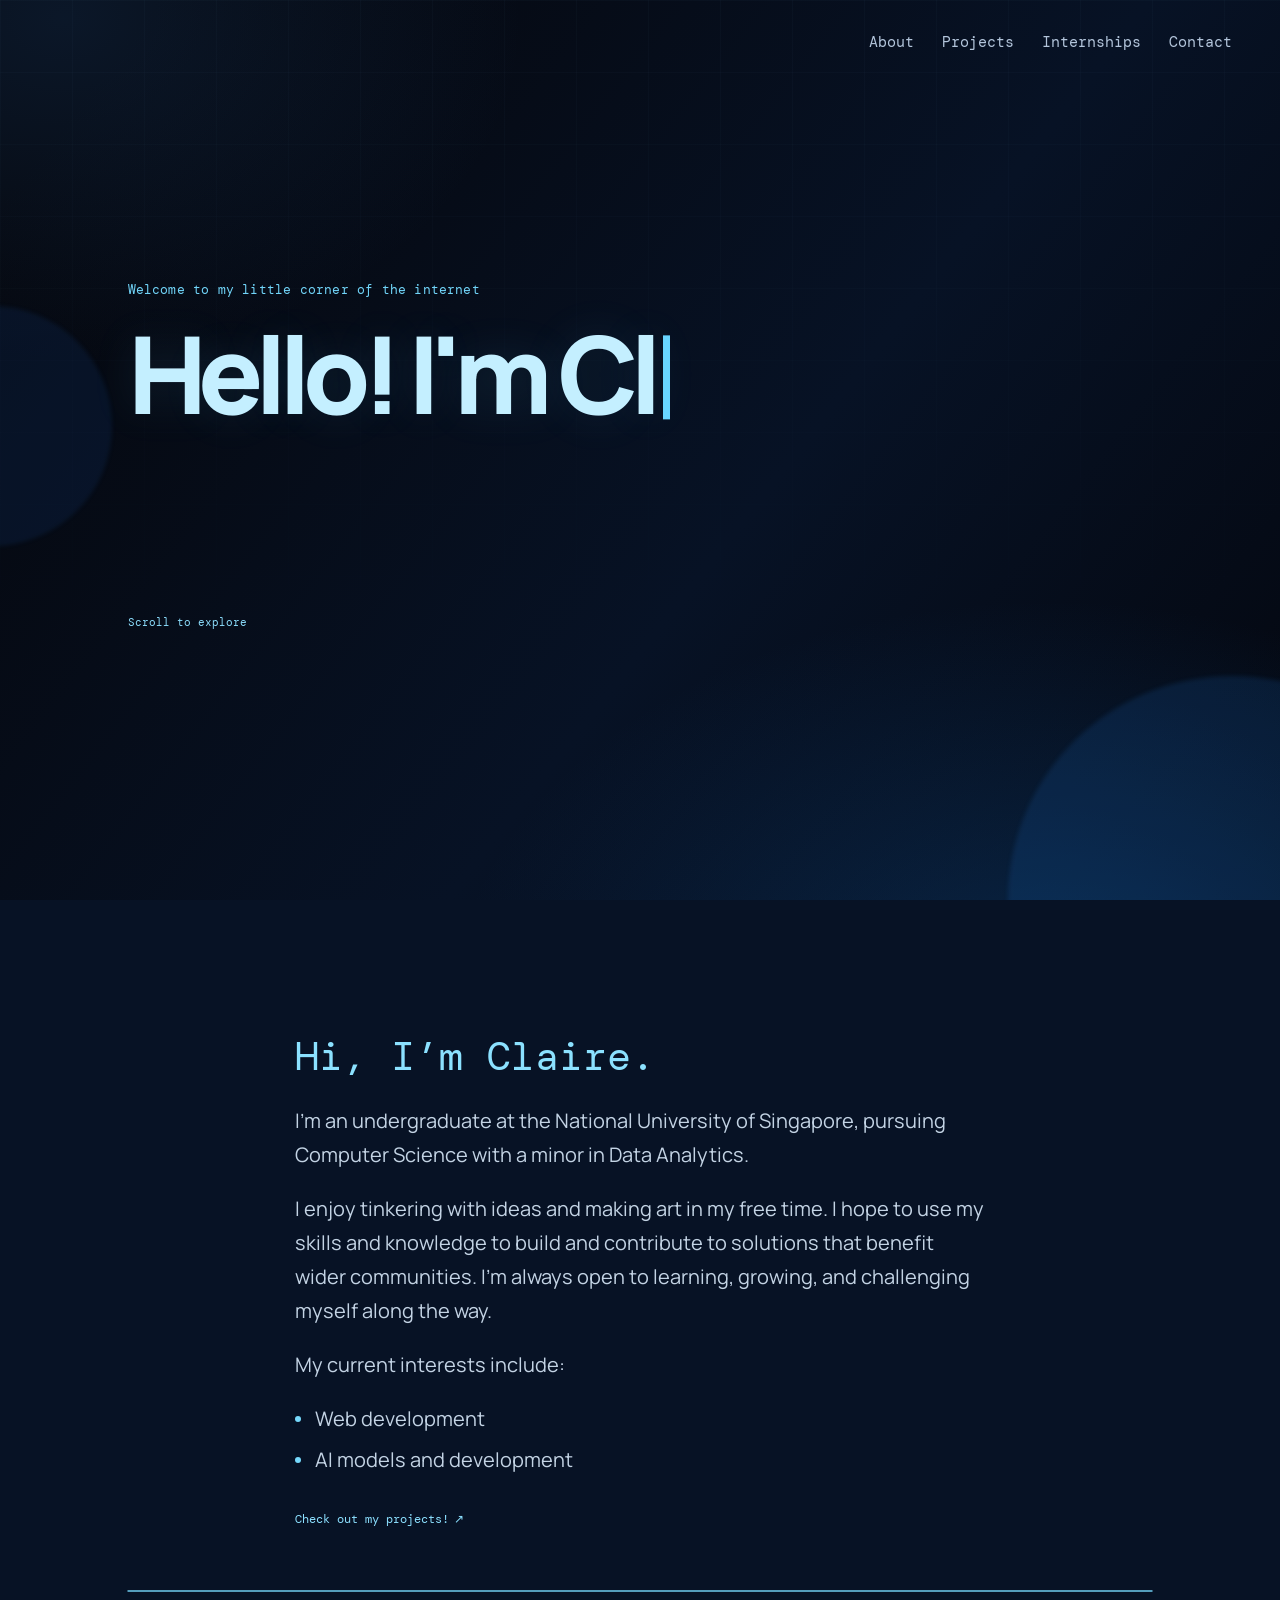
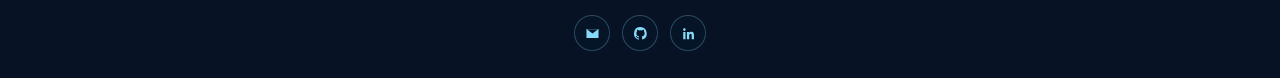
==== landing/index.html @ 597323cf "Set up portfolio website" ====
<!doctype html>
<html lang="en">
  <head>
    <meta charset="UTF-8" />
    <meta name="viewport" content="width=device-width, initial-scale=1.0" />
    <meta name="description" content="Claire's portfolio" />
    <title>Claire Phay</title>
    <link rel="preconnect" href="https://fonts.googleapis.com" />
    <link rel="preconnect" href="https://fonts.gstatic.com" crossorigin />
    <link href="https://fonts.googleapis.com/css2?family=DM+Mono:wght@400;500&family=Manrope:wght@400;500;600;700;800&display=swap" rel="stylesheet" />
    <link rel="stylesheet" href="styles.css" />
  </head>
  <body>
    <main class="hero">
      <div class="grid" aria-hidden="true"></div>
      <div class="orb orb-one" aria-hidden="true"></div>
      <div class="orb orb-two" aria-hidden="true"></div>

      <nav class="nav" aria-label="Main navigation">
        <div class="nav-links">
          <a href="#about"> About</a>
          <a href="../projects/projects.html"> Projects</a>
          <a href="../internships/internships.html"> Internships</a>
          <a href="../contact/contact.html">Contact</a>
        </div>
      </nav>

      <section class="content" id="home">
        <p class="eyebrow">Welcome to my little corner of the internet</p>
        <h1 aria-label="Hello! I'm Claire"><span id="typed-text"></span><span class="cursor" aria-hidden="true"></span></h1>
        <p class="intro" id="intro">Undergraduate at National Unviersity of Singapore studying Computer Science</p>
        <a class="scroll-cue" href="#about">Scroll to explore </a>
      </section>

    </main>

    <section class="about-page" id="about">
      <div class="about-content">
        <div class="about-copy">
          <p class="about-greeting">Hi, I’m Claire.</p>
          <p>I’m an undergraduate at the National University of Singapore, pursuing Computer Science with a minor in Data Analytics.</p>
          <p>I enjoy tinkering with ideas and making art in my free time. I hope to use my skills and knowledge to build and contribute to solutions that benefit wider communities. I’m always open to learning, growing, and challenging myself along the way.</p>
          <p>My current interests include: </p>
          <ul class="about-highlights">
            <li>Web development</li>
            <li>AI models and development</li>
          </ul>
          <a class="about-contact" href="../projects/projects.html">Check out my projects!<span aria-hidden="true">↗</span></a>
        </div>
      </div>

       <footer class="social-footer" aria-label="Social links">
        <a href="mailto:clairephay@gmail.com" aria-label="Emai" title="Email">
          <svg viewBox="0 0 24 24" aria-hidden="true"><path d="M3.5 5.5h17v13h-17zM4 6l8 6 8-6"/></svg>
        </a>
        <a href="https://github.com/clairep246" aria-label=" GitHub" title="GitHub">
          <svg viewBox="0 0 24 24" aria-hidden="true"><path d="M12 2.8a9.2 9.2 0 0 0-2.9 17.93c.46.08.62-.2.62-.44v-1.73c-2.53.55-3.07-1.08-3.07-1.08-.42-1.06-1.02-1.34-1.02-1.34-.83-.57.07-.56.07-.56.92.06 1.4.94 1.4.94.81 1.4 2.14.99 2.66.76.08-.59.32-1 .58-1.23-2.02-.23-4.14-1-4.14-4.5 0-1 .36-1.8.94-2.44-.1-.23-.4-1.16.09-2.4 0 0 .77-.25 2.5.93a8.7 8.7 0 0 1 4.55 0c1.73-1.18 2.5-.93 2.5-.93.49 1.24.18 2.17.1 2.4.58.64.93 1.45.93 2.44 0 3.5-2.13 4.27-4.16 4.49.33.28.62.82.62 1.66v2.46c0 .24.16.52.63.43A9.2 9.2 0 0 0 12 2.8Z"/></svg>
        </a>
        <a href="https://www.linkedin.com/in/claire-phay-7a9b8b23a/" aria-label="LinkedIn" title="LinkedIn">
          <svg viewBox="0 0 24 24" aria-hidden="true"><path d="M6.15 8.35A1.85 1.85 0 1 0 6.15 4.65a1.85 1.85 0 0 0 0 3.7ZM4.55 9.8h3.2V20h-3.2zM9.75 9.8h3.06v1.4h.04c.43-.8 1.47-1.65 3.03-1.65 3.24 0 3.84 2.13 3.84 4.9V20h-3.19v-4.92c0-1.17-.02-2.68-1.63-2.68-1.64 0-1.89 1.28-1.89 2.6v5h-3.2z"/></svg>
        </a>
      </footer>

    </section>
    <script src="script.js"></script>
  </body>
</html>
---- landing/styles.css ----
:root {
  --ink: #05070e;
  --navy: #08142c;
  --blue: #7dd3fc;
  --blue-bright: #c4efff;
  --muted: #9bacc6;
}

* {
  box-sizing: border-box;
}

html {
  scroll-behavior: smooth;
}

body {
  margin: 0;
  min-width: 320px;
  color: #edf8ff;
  background: var(--ink);
  font-family: "Manrope", sans-serif;
}

.hero {
  isolation: isolate;
  min-height: 100svh;
  overflow: hidden;
  position: fixed;
  z-index: 2;
  inset: 0;
  display: flex;
  flex-direction: column;
  will-change: transform, opacity;
  background:
    radial-gradient(ellipse 75% 75% at 82% 114%, rgba(16, 80, 148, .42), transparent 63%),
    radial-gradient(ellipse 52% 55% at 5% 2%, rgba(35, 88, 151, .2), transparent 69%),
    linear-gradient(128deg, #05070d 8%, #071225 58%, #04070f 100%);
}

.grid {
  position: absolute;
  z-index: -1;
  inset: 0;
  opacity: .2;
  background-image: linear-gradient(rgba(143, 213, 255, .13) 1px, transparent 1px), linear-gradient(90deg, rgba(143, 213, 255, .13) 1px, transparent 1px);
  background-size: 72px 72px;
  mask-image: linear-gradient(to bottom, black, transparent 78%);
}

.orb {
  position: absolute;
  z-index: -1;
  filter: blur(2px);
  border-radius: 50%;
}

.orb-one {
  width: 28rem;
  height: 28rem;
  right: -11rem;
  bottom: -14rem;
  background: rgba(32, 130, 235, .13);
}

.orb-two {
  width: 15rem;
  height: 15rem;
  left: -8rem;
  top: 34%;
  background: rgba(30, 104, 206, .11);
}

.nav {
  width: min(1320px, calc(100% - 96px));
  margin: 0 auto;
  padding: 32px 0;
  display: flex;
  align-items: flex-end;
  justify-content: flex-end;
}

.nav-links {
  display: flex;
  align-items: center;
  gap: 28px;
}

.nav-links a {
  color: #b3c5db;
  text-decoration: none;
  font: 15px "DM Mono", monospace;
  transition: color .2s ease;
}

.nav-links a:hover {
  color: var(--blue);
}

.nav-links a.active {
  color: var(--blue);
}

.nav-links span {
  color: #65c7f3;
  margin-right: 5px;
}

.experience-page {
  position: relative;
  isolation: isolate;
  min-height: 100svh;
  overflow: hidden;
  padding-bottom: 104px;
  background: radial-gradient(ellipse 70% 64% at 97% 83%, rgba(16, 80, 148, .35), transparent 62%), linear-gradient(128deg, #05070d 8%, #071225 58%, #04070f 100%);
}

.experience-intro,
.timeline {
  width: min(1025px, calc(100% - 96px));
  margin: 0 auto;
}

.experience-intro {
  position: relative;
  padding: 76px 0 75px;
}

.experience-intro::after {
  position: absolute;
  right: 0;
  bottom: 25px;
  left: 0;
  height: 2px;
  content: "";
  background: rgba(118, 217, 252, .7);
}

.experience-intro .eyebrow {
  opacity: 1;
  animation: none;
}

.experience-intro h1 {
  font-size: clamp(3.8rem, 7.6vw, 7.3rem);
}

.experience-intro h1 em {
  color: #69cdf7;
  font-style: normal;
}

.experience-intro>p:last-child {
  max-width: 540px;
  margin: 27px 0 0;
  color: var(--muted);
  font-size: 1.06rem;
  line-height: 1.7;
}

.timeline {
  position: relative;
  padding-bottom: 80px;
}

.timeline::before {
  position: absolute;
  top: 7px;
  bottom: 0;
  left: 126px;
  width: 1px;
  content: "";
  background: linear-gradient(to bottom, #70d6fd, rgba(112, 214, 253, .13));
}

.timeline-entry {
  position: relative;
  display: grid;
  grid-template-columns: 105px 42px 1fr;
  align-items: start;
}

.timeline-year {
  padding-top: 7px;
  color: #9be4ff;
  font: 13px "DM Mono", monospace;
  letter-spacing: .06em;
}

.timeline-marker {
  position: relative;
  z-index: 1;
  width: 16px;
  height: 16px;
  margin: 7px 0 0 13px;
  border: 3px solid #061020;
  border-radius: 50%;
  background: #76d9fc;
  box-shadow: 0 0 0 1px #80ddff, 0 0 22px rgba(102, 214, 255, .65);
}

.experience-card {
  max-width: 610px;
  margin-left: 26px;
  padding: 30px 32px;
  border: 1px solid rgba(129, 214, 251, .2);
  border-radius: 4px;
  background: linear-gradient(135deg, rgba(18, 48, 82, .7), rgba(6, 17, 35, .47));
  box-shadow: 0 18px 65px rgba(0, 0, 0, .16);
}

.role-label {
  margin: 0 0 8px;
  color: #78d8f9;
  font: 11px "DM Mono", monospace;
  letter-spacing: .11em;
  text-transform: uppercase;
}

.experience-card h2 {
  margin: 0;
  color: #e3f7ff;
  font-size: clamp(1.75rem, 3vw, 2.55rem);
  letter-spacing: -.055em;
}

.experience-summary {
  max-width: 510px;
  margin: 17px 0 0;
  color: #a7bad0;
  line-height: 1.7;
}

.experience-highlights {
  margin: 20px 0 0;
  padding: 0;
  list-style: none;
  color: #b5c7dc;
  font-size: .95rem;
  line-height: 1.65;
}

.experience-highlights li {
  position: relative;
  margin-top: 9px;
  padding-left: 18px;
}

.experience-highlights li::before {
  position: absolute;
  top: .65em;
  left: 0;
  width: 6px;
  height: 6px;
  content: "";
  border-radius: 50%;
  background: #76d9fc;
}

.experience-meta {
  display: flex;
  gap: 9px;
  margin-top: 22px;
}

.experience-meta span {
  color: #9adff9;
  border: 1px solid rgba(124, 211, 245, .22);
  border-radius: 100px;
  padding: 5px 9px;
  font: 10px "DM Mono", monospace;
}

.article-link {
  display: inline-block;
  margin-top: 28px;
  color: #83ddff;
  font: 12px "DM Mono", monospace;
  text-decoration: none;
}

.article-link span {
  display: inline-block;
  margin-left: 4px;
  transition: transform .2s ease;
}

.article-link:hover span {
  transform: translate(3px, -3px);
}

.content {
  width: min(1025px, calc(100% - 96px));
  margin: auto;
  padding: 80px 0 116px;
  transform: translateY(-2vh);
  opacity: calc(1 - var(--hero-fade, 0));
  transition: opacity .1s linear;
}

.eyebrow {
  margin: 0 0 20px;
  color: #71d5f9;
  font: 13px "DM Mono", monospace;
  letter-spacing: .015em;
  opacity: 0;
  animation: reveal .55s ease forwards .15s;
}

h1 {
  min-height: 1.18em;
  margin: 0;
  font-size: clamp(3.5rem, 8.4vw, 8.25rem);
  letter-spacing: -.075em;
  line-height: 1.03;
  font-weight: 800;
  color: var(--blue-bright);
  text-shadow: 0 0 45px rgba(99, 207, 255, .12);
}

.cursor {
  display: inline-block;
  width: .065em;
  height: .78em;
  margin-left: .09em;
  transform: translateY(.05em);
  background: #68d5ff;
  animation: blink .8s step-end infinite;
}

.intro {
  max-width: 640px;
  margin: 34px 0 0;
  color: var(--muted);
  font-size: 25px;
  line-height: 1.75;
  opacity: 0;
  transform: translateY(24px);
}

.intro.show {
  animation: slide-up .7s cubic-bezier(.2, .8, .2, 1) forwards;
}

.scroll-cue {
  position: relative;
  display: inline-flex;
  gap: 13px;
  align-items: center;
  margin-top: 48px;
  color: #8bdcfb;
  font: 11px "DM Mono", monospace;
  text-decoration: none;
  opacity: 0;
  animation: reveal .5s ease forwards 2.15s;
}

.scroll-cue i {
  width: 35px;
  height: 1px;
  background: currentColor;
  transition: width .2s ease;
}

.scroll-cue:hover i {
  width: 53px;
}

.side-label,
.location {
  position: absolute;
  bottom: 30px;
  color: rgba(170, 210, 235, .47);
  font: 10px "DM Mono", monospace;
  letter-spacing: .13em;
}

.side-label {
  left: 48px;
  writing-mode: vertical-rl;
  transform: rotate(180deg);
}

.location {
  right: 48px;
}

.social-footer {
  position: absolute;
  bottom: 27px;
  left: 50%;
  display: flex;
  gap: 12px;
  transform: translateX(-50%);
}

.social-footer::before {
  position: absolute;
  top: -25px;
  left: 50%;
  width: min(1025px, calc(100vw - 96px));
  height: 2px;
  content: "";
  transform: translateX(-50%);
  background: rgba(118, 217, 252, .7);
}

.social-footer a {
  display: grid;
  width: 36px;
  height: 36px;
  place-items: center;
  color: #86d9f8;
  border: 1px solid rgba(132, 211, 246, .28);
  border-radius: 50%;
  background: rgba(8, 25, 48, .33);
  transition: color .2s ease, border-color .2s ease, background .2s ease, transform .2s ease;
}

.social-footer a:hover,
.social-footer a:focus-visible {
  color: #e4f8ff;
  border-color: #7ad7fa;
  background: rgba(58, 164, 220, .22);
  transform: translateY(-3px);
}

.social-footer svg {
  width: 17px;
  height: 17px;
  fill: currentColor;
}

.about-page {
  position: relative;
  z-index: 1;
  min-height: 66svh;
  margin-top: 100svh;
  padding: 130px 0 150px;
  background: #071225;
}

.about-content {
  width: min(690px, calc(100% - 96px));
  margin: 0 auto;
}

.about-greeting {
  margin: 0 0 22px;
  color: #8be1ff;
  font: 40px "DM Mono", monospace;
}

.about-copy>p:not(.about-greeting) {
  margin-top: 10px;
  color: #c3d3e4;
  font-size: 20px;
  line-height: 1.7;
}

.about-copy>p+p {
  margin-top: 16px;
}

.about-highlights {
  margin: 10px 0 0;
  padding: 0;
  list-style: none;
  color: #c3d3e4;
  font-size: 20px;
  line-height: 1.7;
}

.about-highlights li {
  position: relative;
  margin-top: 7px;
  padding-left: 20px;
}

.about-highlights li::before {
  position: absolute;
  top: .68em;
  left: 0;
  width: 6px;
  height: 6px;
  content: "";
  border-radius: 50%;
  background: #76d9fc;
}

.about-contact {
  display: inline-block;
  margin-top: 34px;
  color: #8ce0ff;
  font: 12px "DM Mono", monospace;
  text-decoration: none;
}

.about-contact span {
  display: inline-block;
  margin-left: 5px;
  transition: transform .2s ease;
}

.about-contact:hover span {
  transform: translate(3px, -3px);
}

@keyframes blink {
  50% {
    opacity: 0;
  }
}

@keyframes reveal {
  to {
    opacity: 1;
  }
}

@keyframes slide-up {
  to {
    opacity: 1;
    transform: translateY(0);
  }
}

@media (prefers-reduced-motion: reduce) {

  *,
  *::before,
  *::after {
    animation-duration: .01ms !important;
    animation-iteration-count: 1 !important;
    scroll-behavior: auto !important;
  }

  .intro {
    opacity: 1;
    transform: none;
  }

  .hero {
    position: relative;
  }

  .about-page {
    margin-top: 0;
  }
}

@media (max-width: 640px) {
  .nav {
    width: calc(100% - 40px);
    padding: 24px 0;
  }

  .nav-links {
    gap: 14px;
  }

  .nav-links a {
    font-size: 10px;
  }

  .nav-links a:nth-child(2) {
    display: none;
  }

  .content {
    width: calc(100% - 40px);
    padding: 60px 0 100px;
    transform: translateY(-1vh);
  }

  .experience-intro,
  .timeline {
    width: calc(100% - 40px);
  }

  .experience-intro {
    padding: 55px 0 56px;
  }

  .experience-intro::after {
    bottom: 19px;
  }

  .experience-intro>p:last-child {
    font-size: .96rem;
  }

  .timeline::before {
    left: 7px;
  }

  .timeline-entry {
    grid-template-columns: 22px 1fr;
  }

  .timeline-year {
    position: absolute;
    top: -24px;
    left: 39px;
    padding: 0;
    font-size: 11px;
  }

  .timeline-marker {
    margin: 7px 0 0;
  }

  .experience-card {
    margin-left: 16px;
    padding: 26px 22px;
  }

  .eyebrow {
    font-size: 11px;
    margin-bottom: 16px;
  }

  h1 {
    font-size: clamp(3.2rem, 15vw, 5rem);
  }

  .intro {
    margin-top: 24px;
    font-size: .96rem;
  }

  .side-label {
    left: 20px;
    bottom: 20px;
  }

  .location {
    right: 20px;
    bottom: 20px;
    font-size: 8px;
  }

  .social-footer {
    bottom: 19px;
    gap: 8px;
  }

  .social-footer::before {
    top: -20px;
    width: calc(100vw - 40px);
  }

  .social-footer a {
    width: 32px;
    height: 32px;
  }

  .about-page {
    min-height: 62svh;
    padding: 86px 0 100px;
  }

  .about-content {
    width: calc(100% - 40px);
  }

  .grid {
    background-size: 45px 45px;
  }
}
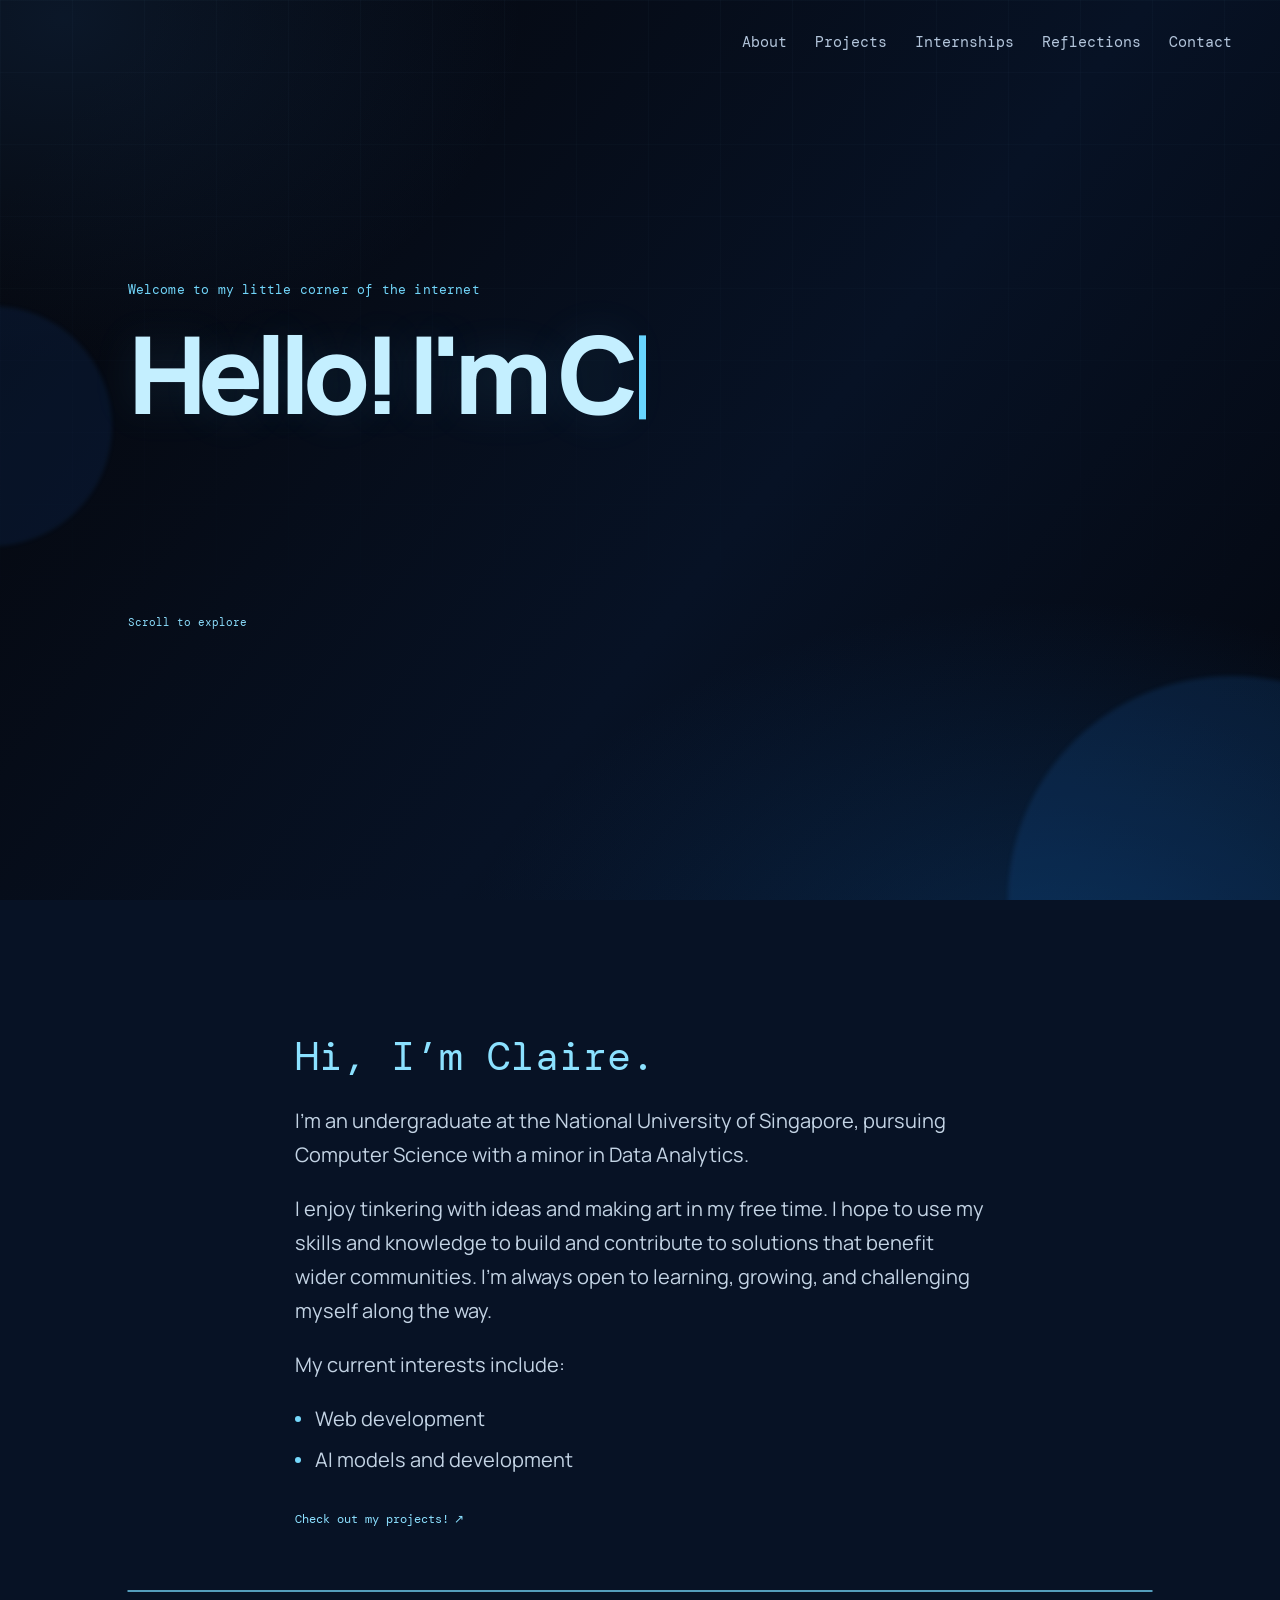
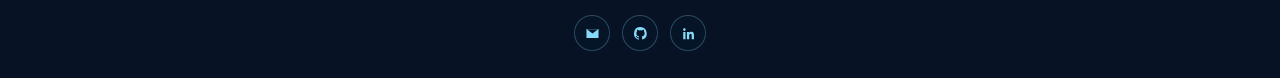
==== commit 1429308d: "Add reflection entries" ====
--- a/landing/index.html
+++ b/landing/index.html
@@ -4,7 +4,7 @@
     <meta charset="UTF-8" />
     <meta name="viewport" content="width=device-width, initial-scale=1.0" />
     <meta name="description" content="Claire's portfolio" />
-    <title>Claire Phay</title>
+    <title>Hello!</title>
     <link rel="preconnect" href="https://fonts.googleapis.com" />
     <link rel="preconnect" href="https://fonts.gstatic.com" crossorigin />
     <link href="https://fonts.googleapis.com/css2?family=DM+Mono:wght@400;500&family=Manrope:wght@400;500;600;700;800&display=swap" rel="stylesheet" />
@@ -21,6 +21,7 @@
           <a href="#about"> About</a>
           <a href="../projects/projects.html"> Projects</a>
           <a href="../internships/internships.html"> Internships</a>
+          <a href="../reflections/reflections.html">Reflections</a>
           <a href="../contact/contact.html">Contact</a>
         </div>
       </nav>
--- a/landing/styles.css
+++ b/landing/styles.css
@@ -524,147 +524,3 @@
     transform: translateY(0);
   }
 }
-
-@media (prefers-reduced-motion: reduce) {
-
-  *,
-  *::before,
-  *::after {
-    animation-duration: .01ms !important;
-    animation-iteration-count: 1 !important;
-    scroll-behavior: auto !important;
-  }
-
-  .intro {
-    opacity: 1;
-    transform: none;
-  }
-
-  .hero {
-    position: relative;
-  }
-
-  .about-page {
-    margin-top: 0;
-  }
-}
-
-@media (max-width: 640px) {
-  .nav {
-    width: calc(100% - 40px);
-    padding: 24px 0;
-  }
-
-  .nav-links {
-    gap: 14px;
-  }
-
-  .nav-links a {
-    font-size: 10px;
-  }
-
-  .nav-links a:nth-child(2) {
-    display: none;
-  }
-
-  .content {
-    width: calc(100% - 40px);
-    padding: 60px 0 100px;
-    transform: translateY(-1vh);
-  }
-
-  .experience-intro,
-  .timeline {
-    width: calc(100% - 40px);
-  }
-
-  .experience-intro {
-    padding: 55px 0 56px;
-  }
-
-  .experience-intro::after {
-    bottom: 19px;
-  }
-
-  .experience-intro>p:last-child {
-    font-size: .96rem;
-  }
-
-  .timeline::before {
-    left: 7px;
-  }
-
-  .timeline-entry {
-    grid-template-columns: 22px 1fr;
-  }
-
-  .timeline-year {
-    position: absolute;
-    top: -24px;
-    left: 39px;
-    padding: 0;
-    font-size: 11px;
-  }
-
-  .timeline-marker {
-    margin: 7px 0 0;
-  }
-
-  .experience-card {
-    margin-left: 16px;
-    padding: 26px 22px;
-  }
-
-  .eyebrow {
-    font-size: 11px;
-    margin-bottom: 16px;
-  }
-
-  h1 {
-    font-size: clamp(3.2rem, 15vw, 5rem);
-  }
-
-  .intro {
-    margin-top: 24px;
-    font-size: .96rem;
-  }
-
-  .side-label {
-    left: 20px;
-    bottom: 20px;
-  }
-
-  .location {
-    right: 20px;
-    bottom: 20px;
-    font-size: 8px;
-  }
-
-  .social-footer {
-    bottom: 19px;
-    gap: 8px;
-  }
-
-  .social-footer::before {
-    top: -20px;
-    width: calc(100vw - 40px);
-  }
-
-  .social-footer a {
-    width: 32px;
-    height: 32px;
-  }
-
-  .about-page {
-    min-height: 62svh;
-    padding: 86px 0 100px;
-  }
-
-  .about-content {
-    width: calc(100% - 40px);
-  }
-
-  .grid {
-    background-size: 45px 45px;
-  }
-}
